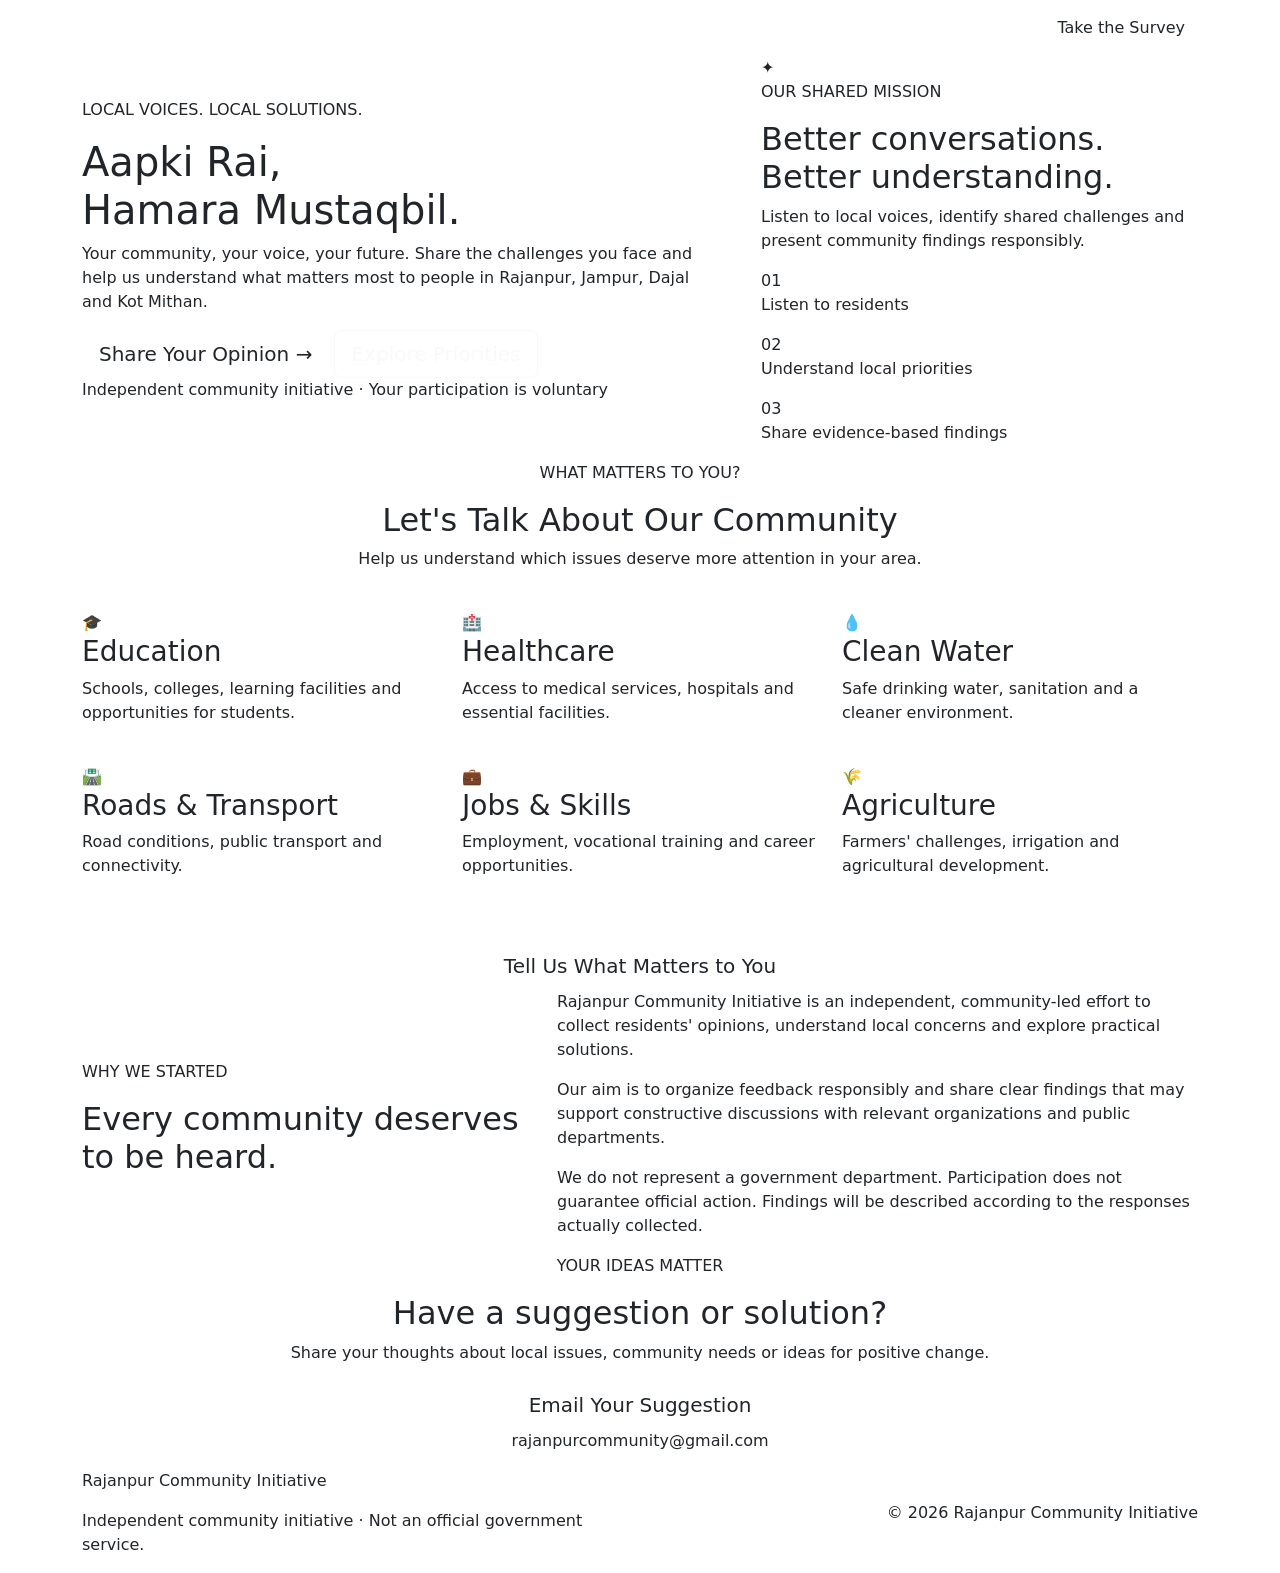
==== index.html @ f9275f65 "Add files via upload" ====
<!DOCTYPE html>
<html lang="en">
<head>
    <meta charset="UTF-8">
    <meta name="viewport" content="width=device-width, initial-scale=1.0">

    <meta name="description"
          content="Share your ideas and help identify community priorities in Rajanpur, Jampur, Dajal and Kot Mithan.">

    <title>Rajanpur Community Initiative</title>

    <!-- Bootstrap CSS -->
    <link
        href="https://cdn.jsdelivr.net/npm/bootstrap@5.3.3/dist/css/bootstrap.min.css"
        rel="stylesheet"
    >

    <!-- Our custom CSS -->
    <link rel="stylesheet" href="css/style.css">
</head>

<body>

    <!-- Navigation -->
    <nav class="navbar navbar-expand-lg navbar-dark">
        <div class="container">
            <a class="navbar-brand fw-bold" href="index.html">
                Rajanpur<span> Community</span>
            </a>

            <button
                class="navbar-toggler"
                type="button"
                data-bs-toggle="collapse"
                data-bs-target="#mainNavbar"
                aria-controls="mainNavbar"
                aria-expanded="false"
                aria-label="Toggle navigation"
            >
                <span class="navbar-toggler-icon"></span>
            </button>

            <div class="collapse navbar-collapse" id="mainNavbar">
                <ul class="navbar-nav ms-auto align-items-lg-center">
                    <li class="nav-item">
                        <a class="nav-link active" href="#home">Home</a>
                    </li>

                    <li class="nav-item">
                        <a class="nav-link" href="#priorities">Our Priorities</a>
                    </li>

                    <li class="nav-item">
                        <a class="nav-link" href="#about">About Us</a>
                    </li>

                    <li class="nav-item">
                        <a class="nav-link" href="#contact">Contact</a>
                    </li>

                    <li class="nav-item ms-lg-3 mt-2 mt-lg-0">
                        <a class="btn btn-gold" href="pages/survey/index.html">
                            Take the Survey
                        </a>
                    </li>
                </ul>
            </div>
        </div>
    </nav>

    <!-- Hero Section -->
    <main>
        <section class="hero-section" id="home">
            <div class="container">
                <div class="row align-items-center g-5">

                    <div class="col-lg-7">
                        <p class="eyebrow">
                            LOCAL VOICES. LOCAL SOLUTIONS.
                        </p>

                        <h1>
                            Aapki Rai,<br>
                            <span>Hamara Mustaqbil.</span>
                        </h1>

                        <p class="hero-description">
                            Your community, your voice, your future.
                            Share the challenges you face and help us
                            understand what matters most to people in
                            Rajanpur, Jampur, Dajal and Kot Mithan.
                        </p>

                        <div class="hero-actions">
                            <a
                                href="pages/survey/index.html"
                                class="btn btn-gold btn-lg"
                            >
                                Share Your Opinion
                                <span aria-hidden="true">→</span>
                            </a>

                            <a href="#priorities" class="btn btn-outline-light btn-lg">
                                Explore Priorities
                            </a>
                        </div>

                        <p class="trust-note">
                            Independent community initiative · Your
                            participation is voluntary
                        </p>
                    </div>

                    <div class="col-lg-5">
                        <div class="hero-card">
                            <div class="hero-card-icon" aria-hidden="true">
                                <span>✦</span>
                            </div>

                            <p class="card-label">OUR SHARED MISSION</p>

                            <h2>Better conversations. Better understanding.</h2>

                            <p>
                                Listen to local voices, identify shared
                                challenges and present community findings
                                responsibly.
                            </p>

                            <div class="mission-divider"></div>

                            <div class="mission-point">
                                <span>01</span>
                                <p>Listen to residents</p>
                            </div>

                            <div class="mission-point">
                                <span>02</span>
                                <p>Understand local priorities</p>
                            </div>

                            <div class="mission-point">
                                <span>03</span>
                                <p>Share evidence-based findings</p>
                            </div>
                        </div>
                    </div>

                </div>
            </div>
        </section>

        <!-- Priorities Section -->
        <section class="priorities-section section-padding" id="priorities">
            <div class="container">

                <div class="section-heading text-center">
                    <p class="eyebrow">WHAT MATTERS TO YOU?</p>

                    <h2>Let's Talk About Our Community</h2>

                    <p>
                        Help us understand which issues deserve more
                        attention in your area.
                    </p>
                </div>

                <div class="row g-4 mt-3">

                    <div class="col-sm-6 col-lg-4">
                        <article class="priority-card">
                            <span class="priority-icon" aria-hidden="true">🎓</span>
                            <h3>Education</h3>
                            <p>Schools, colleges, learning facilities and opportunities for students.</p>
                        </article>
                    </div>

                    <div class="col-sm-6 col-lg-4">
                        <article class="priority-card">
                            <span class="priority-icon" aria-hidden="true">🏥</span>
                            <h3>Healthcare</h3>
                            <p>Access to medical services, hospitals and essential facilities.</p>
                        </article>
                    </div>

                    <div class="col-sm-6 col-lg-4">
                        <article class="priority-card">
                            <span class="priority-icon" aria-hidden="true">💧</span>
                            <h3>Clean Water</h3>
                            <p>Safe drinking water, sanitation and a cleaner environment.</p>
                        </article>
                    </div>

                    <div class="col-sm-6 col-lg-4">
                        <article class="priority-card">
                            <span class="priority-icon" aria-hidden="true">🛣️</span>
                            <h3>Roads & Transport</h3>
                            <p>Road conditions, public transport and connectivity.</p>
                        </article>
                    </div>

                    <div class="col-sm-6 col-lg-4">
                        <article class="priority-card">
                            <span class="priority-icon" aria-hidden="true">💼</span>
                            <h3>Jobs & Skills</h3>
                            <p>Employment, vocational training and career opportunities.</p>
                        </article>
                    </div>

                    <div class="col-sm-6 col-lg-4">
                        <article class="priority-card">
                            <span class="priority-icon" aria-hidden="true">🌾</span>
                            <h3>Agriculture</h3>
                            <p>Farmers' challenges, irrigation and agricultural development.</p>
                        </article>
                    </div>

                </div>

                <div class="text-center mt-5">
                    <a href="pages/survey/index.html" class="btn btn-gold btn-lg">
                        Tell Us What Matters to You
                    </a>
                </div>

            </div>
        </section>

        <!-- About Section -->
        <section class="about-section section-padding" id="about">
            <div class="container">
                <div class="row align-items-center g-4">

                    <div class="col-lg-5">
                        <p class="eyebrow">WHY WE STARTED</p>

                        <h2>Every community deserves to be heard.</h2>
                    </div>

                    <div class="col-lg-7">
                        <p>
                            Rajanpur Community Initiative is an independent,
                            community-led effort to collect residents'
                            opinions, understand local concerns and explore
                            practical solutions.
                        </p>

                        <p>
                            Our aim is to organize feedback responsibly and
                            share clear findings that may support constructive
                            discussions with relevant organizations and
                            public departments.
                        </p>

                        <p class="about-note">
                            We do not represent a government department.
                            Participation does not guarantee official action.
                            Findings will be described according to the
                            responses actually collected.
                        </p>
                    </div>

                </div>
            </div>
        </section>

        <!-- Contact Section -->
        <section class="contact-section section-padding" id="contact">
            <div class="container text-center">

                <p class="eyebrow">YOUR IDEAS MATTER</p>

                <h2>Have a suggestion or solution?</h2>

                <p class="contact-description">
                    Share your thoughts about local issues, community
                    needs or ideas for positive change.
                </p>

                <a
                    class="btn btn-gold btn-lg"
                    href="mailto:rajanpurcommunity@gmail.com?subject=Community%20Suggestion"
                >
                    Email Your Suggestion
                </a>

                <p class="email-address">
                    rajanpurcommunity@gmail.com
                </p>

            </div>
        </section>
    </main>

    <!-- Footer -->
    <footer class="site-footer">
        <div class="container">
            <div class="row align-items-center g-3">

                <div class="col-md-6">
                    <p class="footer-brand">Rajanpur Community Initiative</p>
                    <p class="footer-note">
                        Independent community initiative · Not an official
                        government service.
                    </p>
                </div>

                <div class="col-md-6 text-md-end">
                    <p class="copyright">
                        © <span id="currentYear">2026</span>
                        Rajanpur Community Initiative
                    </p>
                </div>

            </div>
        </div>
    </footer>

    <!-- Bootstrap JavaScript -->
    <script
        src="https://cdn.jsdelivr.net/npm/bootstrap@5.3.3/dist/js/bootstrap.bundle.min.js"
    ></script>

    <!-- Our custom JavaScript -->
    <script src="js/app.js"></script>

</body>
</html>
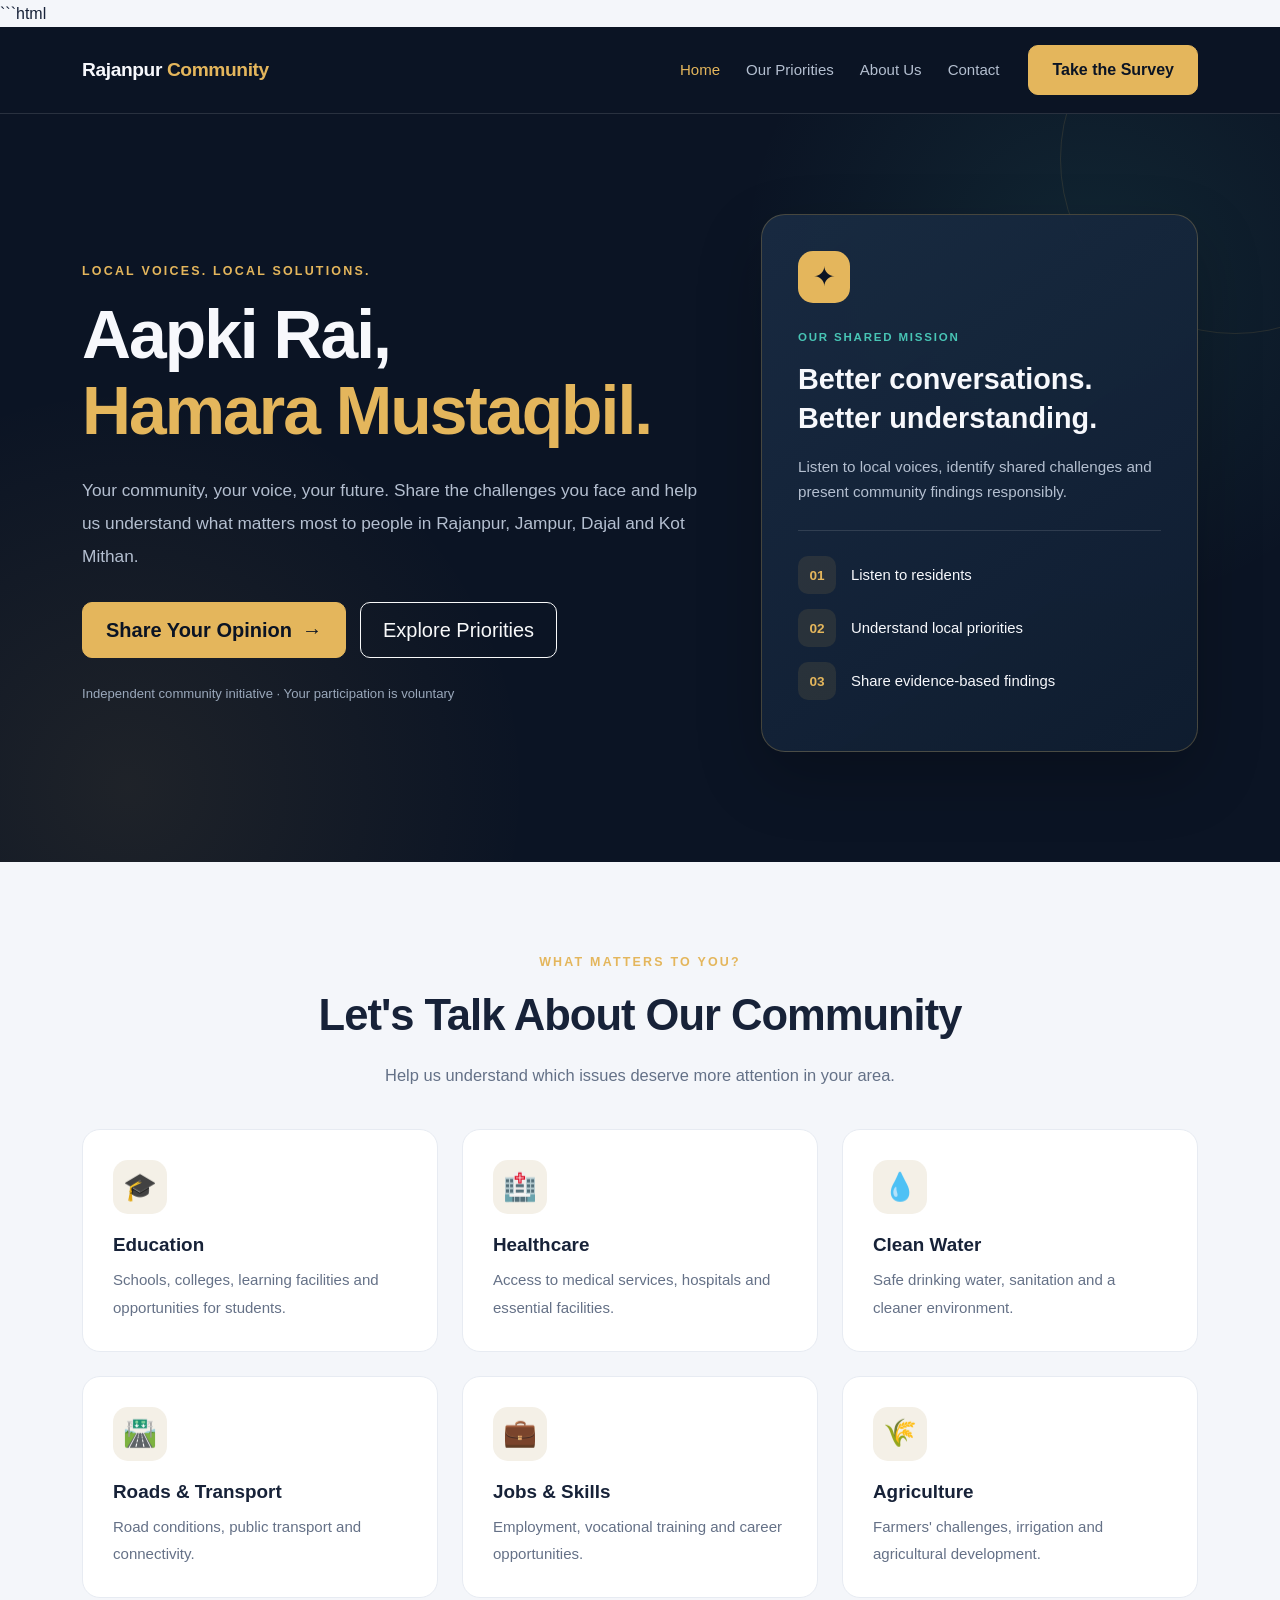
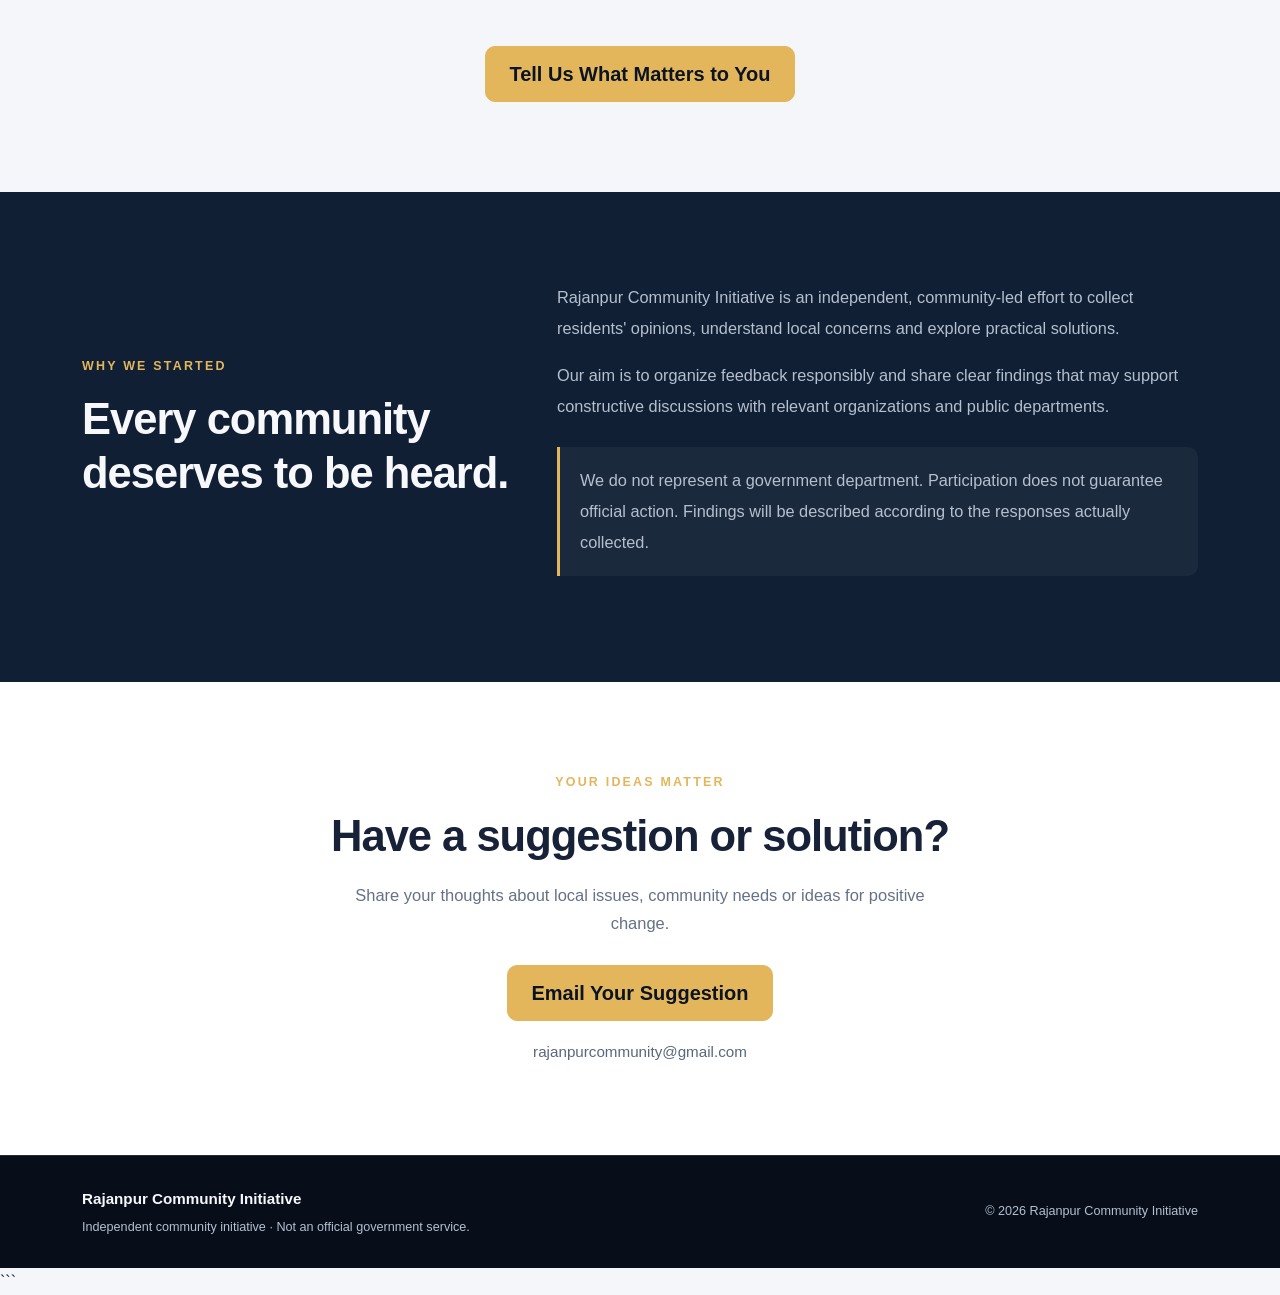
==== commit 0c248be1: "Update index.html" ====
--- a/index.html
+++ b/index.html
@@ -1,4 +1,4 @@
-
+```html
 <!DOCTYPE html>
 <html lang="en">
 <head>
@@ -16,8 +16,8 @@
         rel="stylesheet"
     >
 
-    <!-- Our custom CSS -->
-    <link rel="stylesheet" href="css/style.css">
+    <!-- Our custom CSS: corrected path -->
+    <link rel="stylesheet" href="rajanpur-community/css/style.css">
 </head>
 
 <body>
@@ -60,7 +60,8 @@
                     </li>
 
                     <li class="nav-item ms-lg-3 mt-2 mt-lg-0">
-                        <a class="btn btn-gold" href="pages/survey/index.html">
+                        <a class="btn btn-gold"
+                           href="rajanpur-community/pages/survey/index.html">
                             Take the Survey
                         </a>
                     </li>
@@ -76,9 +77,7 @@
                 <div class="row align-items-center g-5">
 
                     <div class="col-lg-7">
-                        <p class="eyebrow">
-                            LOCAL VOICES. LOCAL SOLUTIONS.
-                        </p>
+                        <p class="eyebrow">LOCAL VOICES. LOCAL SOLUTIONS.</p>
 
                         <h1>
                             Aapki Rai,<br>
@@ -94,7 +93,7 @@
 
                         <div class="hero-actions">
                             <a
-                                href="pages/survey/index.html"
+                                href="rajanpur-community/pages/survey/index.html"
                                 class="btn btn-gold btn-lg"
                             >
                                 Share Your Opinion
@@ -195,7 +194,7 @@
                     <div class="col-sm-6 col-lg-4">
                         <article class="priority-card">
                             <span class="priority-icon" aria-hidden="true">🛣️</span>
-                            <h3>Roads & Transport</h3>
+                            <h3>Roads &amp; Transport</h3>
                             <p>Road conditions, public transport and connectivity.</p>
                         </article>
                     </div>
@@ -203,7 +202,7 @@
                     <div class="col-sm-6 col-lg-4">
                         <article class="priority-card">
                             <span class="priority-icon" aria-hidden="true">💼</span>
-                            <h3>Jobs & Skills</h3>
+                            <h3>Jobs &amp; Skills</h3>
                             <p>Employment, vocational training and career opportunities.</p>
                         </article>
                     </div>
@@ -219,7 +218,8 @@
                 </div>
 
                 <div class="text-center mt-5">
-                    <a href="pages/survey/index.html" class="btn btn-gold btn-lg">
+                    <a href="rajanpur-community/pages/survey/index.html"
+                       class="btn btn-gold btn-lg">
                         Tell Us What Matters to You
                     </a>
                 </div>
@@ -234,7 +234,6 @@
 
                     <div class="col-lg-5">
                         <p class="eyebrow">WHY WE STARTED</p>
-
                         <h2>Every community deserves to be heard.</h2>
                     </div>
 
@@ -300,6 +299,7 @@
 
                 <div class="col-md-6">
                     <p class="footer-brand">Rajanpur Community Initiative</p>
+
                     <p class="footer-note">
                         Independent community initiative · Not an official
                         government service.
@@ -322,8 +322,9 @@
         src="https://cdn.jsdelivr.net/npm/bootstrap@5.3.3/dist/js/bootstrap.bundle.min.js"
     ></script>
 
-    <!-- Our custom JavaScript -->
-    <script src="js/app.js"></script>
+    <!-- Our custom JavaScript: corrected path -->
+    <script src="rajanpur-community/js/app.js"></script>
 
 </body>
 </html>
+```
--- a/rajanpur-community/css/style.css
+++ b/rajanpur-community/css/style.css
@@ -0,0 +1,816 @@
+
+/* ========================================
+   RAJANPUR COMMUNITY INITIATIVE
+   Theme: Premium Navy + Gold
+======================================== */
+
+/* 1. Design system */
+:root {
+    --navy: #0b1424;
+    --navy-light: #111f34;
+    --navy-card: #14243a;
+    --gold: #e4b65c;
+    --gold-light: #f5d58e;
+    --teal: #48c5b5;
+    --white: #f7f8fc;
+    --muted: #b4bfd0;
+    --light-bg: #f4f6fa;
+    --text-dark: #172238;
+    --border-dark: rgba(255, 255, 255, 0.12);
+    --radius: 18px;
+    --transition: 0.25s ease;
+}
+
+html {
+    scroll-behavior: smooth;
+    scroll-padding-top: 85px;
+}
+
+body {
+    margin: 0;
+    font-family: Arial, Helvetica, sans-serif;
+    line-height: 1.7;
+    color: var(--text-dark);
+    background: var(--light-bg);
+}
+
+a {
+    text-decoration: none;
+}
+
+a:focus-visible,
+button:focus-visible {
+    outline: 3px solid var(--teal);
+    outline-offset: 4px;
+}
+
+/* 2. Navigation */
+.navbar {
+    background: var(--navy);
+    padding: 18px 0;
+    border-bottom: 1px solid var(--border-dark);
+}
+
+.navbar-brand {
+    color: var(--white);
+    font-size: 1.2rem;
+    letter-spacing: -0.4px;
+}
+
+.navbar-brand span {
+    color: var(--gold);
+}
+
+.navbar .nav-link {
+    color: var(--muted);
+    font-size: 0.94rem;
+    margin: 0 5px;
+    transition: color var(--transition);
+}
+
+.navbar .nav-link:hover,
+.navbar .nav-link:focus,
+.navbar .nav-link.active {
+    color: var(--gold);
+}
+
+.navbar-toggler {
+    border-color: rgba(255, 255, 255, 0.3);
+}
+
+.navbar-toggler:focus {
+    box-shadow: 0 0 0 3px rgba(228, 182, 92, 0.25);
+}
+
+/* 3. Buttons */
+.btn-gold {
+    display: inline-flex;
+    align-items: center;
+    justify-content: center;
+    gap: 10px;
+    padding: 12px 23px;
+    color: var(--navy);
+    background: var(--gold);
+    border: 1px solid var(--gold);
+    border-radius: 10px;
+    font-weight: 700;
+    transition:
+        background var(--transition),
+        transform var(--transition),
+        box-shadow var(--transition);
+}
+
+.btn-gold:hover {
+    color: var(--navy);
+    background: var(--gold-light);
+    border-color: var(--gold-light);
+    transform: translateY(-2px);
+    box-shadow: 0 8px 22px rgba(228, 182, 92, 0.18);
+}
+
+.btn-outline-light {
+    border-radius: 10px;
+    padding: 12px 22px;
+}
+
+.btn-outline-light:hover {
+    color: var(--navy);
+}
+
+/* 4. Hero section */
+.hero-section {
+    position: relative;
+    overflow: hidden;
+    padding: 100px 0 110px;
+    color: var(--white);
+    background:
+        radial-gradient(
+            circle at 85% 20%,
+            rgba(72, 197, 181, 0.10),
+            transparent 28%
+        ),
+        radial-gradient(
+            circle at 10% 90%,
+            rgba(228, 182, 92, 0.09),
+            transparent 30%
+        ),
+        var(--navy);
+}
+
+.hero-section::before {
+    content: "";
+    position: absolute;
+    top: -130px;
+    right: -130px;
+    width: 350px;
+    height: 350px;
+    border: 1px solid rgba(228, 182, 92, 0.12);
+    border-radius: 50%;
+    pointer-events: none;
+}
+
+.eyebrow {
+    margin-bottom: 15px;
+    color: var(--gold);
+    font-size: 0.78rem;
+    font-weight: 800;
+    letter-spacing: 2.2px;
+    text-transform: uppercase;
+}
+
+.hero-section h1 {
+    max-width: 760px;
+    margin-bottom: 25px;
+    font-size: clamp(2.5rem, 5.3vw, 4.7rem);
+    line-height: 1.12;
+    font-weight: 800;
+    letter-spacing: -2px;
+}
+
+.hero-section h1 span {
+    color: var(--gold);
+}
+
+.hero-description {
+    max-width: 630px;
+    margin-bottom: 30px;
+    color: var(--muted);
+    font-size: 1.08rem;
+    line-height: 1.9;
+}
+
+.hero-actions {
+    display: flex;
+    flex-wrap: wrap;
+    gap: 14px;
+}
+
+.trust-note {
+    margin-top: 25px;
+    margin-bottom: 0;
+    color: #9aa8bb;
+    font-size: 0.82rem;
+}
+
+/* 5. Hero mission card */
+.hero-card {
+    position: relative;
+    padding: 36px;
+    background: linear-gradient(
+        145deg,
+        rgba(25, 43, 66, 0.96),
+        rgba(15, 29, 48, 0.98)
+    );
+    border: 1px solid rgba(228, 182, 92, 0.25);
+    border-radius: 24px;
+    box-shadow: 0 25px 65px rgba(0, 0, 0, 0.22);
+    animation: rise-in 0.8s ease both;
+}
+
+.hero-card-icon {
+    display: grid;
+    place-items: center;
+    width: 52px;
+    height: 52px;
+    margin-bottom: 25px;
+    color: var(--navy);
+    background: var(--gold);
+    border-radius: 15px;
+    font-size: 1.7rem;
+}
+
+.card-label {
+    margin-bottom: 12px;
+    color: var(--teal);
+    font-size: 0.72rem;
+    font-weight: 800;
+    letter-spacing: 1.8px;
+}
+
+.hero-card h2 {
+    margin-bottom: 16px;
+    color: var(--white);
+    font-size: 1.8rem;
+    line-height: 1.35;
+    font-weight: 700;
+}
+
+.hero-card > p:not(.card-label) {
+    color: var(--muted);
+    font-size: 0.95rem;
+}
+
+.mission-divider {
+    height: 1px;
+    margin: 25px 0;
+    background: var(--border-dark);
+}
+
+.mission-point {
+    display: flex;
+    align-items: center;
+    gap: 15px;
+    margin: 15px 0;
+}
+
+.mission-point span {
+    display: grid;
+    place-items: center;
+    flex-shrink: 0;
+    width: 38px;
+    height: 38px;
+    color: var(--gold);
+    background: rgba(228, 182, 92, 0.10);
+    border-radius: 10px;
+    font-size: 0.85rem;
+    font-weight: 800;
+}
+
+.mission-point p {
+    margin: 0;
+    color: var(--white);
+    font-size: 0.93rem;
+}
+
+/* 6. Shared section styles */
+.section-padding {
+    padding: 90px 0;
+}
+
+.section-heading {
+    max-width: 760px;
+    margin: 0 auto;
+}
+
+.section-heading h2,
+.about-section h2,
+.contact-section h2 {
+    margin-bottom: 18px;
+    font-size: clamp(2rem, 3.4vw, 2.8rem);
+    line-height: 1.25;
+    font-weight: 800;
+    letter-spacing: -1px;
+}
+
+.section-heading > p:not(.eyebrow) {
+    color: #647187;
+    font-size: 1.03rem;
+}
+
+/* 7. Community priorities */
+.priorities-section {
+    background: var(--light-bg);
+}
+
+.priority-card {
+    height: 100%;
+    padding: 30px;
+    background: #ffffff;
+    border: 1px solid #e7ebf2;
+    border-radius: var(--radius);
+    transition:
+        transform var(--transition),
+        border-color var(--transition),
+        box-shadow var(--transition);
+}
+
+.priority-card:hover {
+    transform: translateY(-6px);
+    border-color: rgba(228, 182, 92, 0.8);
+    box-shadow: 0 18px 38px rgba(19, 34, 57, 0.08);
+}
+
+.priority-icon {
+    display: grid;
+    place-items: center;
+    width: 54px;
+    height: 54px;
+    margin-bottom: 20px;
+    background: #f4f0e7;
+    border-radius: 15px;
+    font-size: 1.7rem;
+}
+
+.priority-card h3 {
+    margin-bottom: 10px;
+    color: var(--text-dark);
+    font-size: 1.18rem;
+    font-weight: 800;
+}
+
+.priority-card p {
+    margin: 0;
+    color: #657187;
+    font-size: 0.94rem;
+    line-height: 1.8;
+}
+
+/* 8. About section */
+.about-section {
+    color: var(--white);
+    background: var(--navy-light);
+}
+
+.about-section h2 {
+    max-width: 450px;
+}
+
+.about-section .col-lg-7 > p {
+    color: var(--muted);
+    font-size: 1.02rem;
+    line-height: 1.9;
+}
+
+.about-section .about-note {
+    margin-top: 25px;
+    padding: 18px 20px;
+    color: #dbe3ef;
+    background: rgba(255, 255, 255, 0.045);
+    border-left: 3px solid var(--gold);
+    border-radius: 0 10px 10px 0;
+    font-size: 0.9rem;
+}
+
+/* 9. Contact section */
+.contact-section {
+    background: #ffffff;
+}
+
+.contact-section .container {
+    max-width: 850px;
+}
+
+.contact-section h2 {
+    color: var(--text-dark);
+}
+
+.contact-description {
+    max-width: 620px;
+    margin: 0 auto 28px;
+    color: #657187;
+    font-size: 1.03rem;
+}
+
+.email-address {
+    margin-top: 18px;
+    margin-bottom: 0;
+    color: #59677d;
+    font-size: 0.95rem;
+    overflow-wrap: anywhere;
+}
+
+/* 10. Footer */
+.site-footer {
+    padding: 30px 0;
+    color: var(--muted);
+    background: #070e19;
+    border-top: 1px solid var(--border-dark);
+}
+
+.footer-brand {
+    margin-bottom: 5px;
+    color: var(--white);
+    font-size: 0.95rem;
+    font-weight: 700;
+}
+
+.footer-note,
+.copyright {
+    margin-bottom: 0;
+    font-size: 0.79rem;
+    line-height: 1.7;
+}
+
+/* 11. Entrance animation */
+@keyframes rise-in {
+    from {
+        opacity: 0;
+        transform: translateY(18px);
+    }
+
+    to {
+        opacity: 1;
+        transform: translateY(0);
+    }
+}
+
+/* Respect reduced-motion preferences */
+@media (prefers-reduced-motion: reduce) {
+    *,
+    *::before,
+    *::after {
+        scroll-behavior: auto !important;
+        animation-duration: 0.01ms !important;
+        animation-iteration-count: 1 !important;
+        transition-duration: 0.01ms !important;
+    }
+}
+
+/* 12. Tablet and mobile */
+@media (max-width: 991.98px) {
+    .navbar .navbar-nav {
+        align-items: stretch !important;
+        padding-top: 18px;
+    }
+
+    .navbar .nav-link {
+        padding: 9px 0;
+    }
+
+    .hero-section {
+        padding: 75px 0 85px;
+    }
+
+    .hero-card {
+        padding: 30px;
+    }
+
+    .section-padding {
+        padding: 70px 0;
+    }
+}
+
+@media (max-width: 575.98px) {
+    .navbar {
+        padding: 14px 0;
+    }
+
+    .navbar-brand {
+        font-size: 1.03rem;
+    }
+
+    .hero-section {
+        padding: 62px 0 70px;
+    }
+
+    .hero-section h1 {
+        font-size: clamp(2.35rem, 10vw, 3.2rem);
+        letter-spacing: -1.3px;
+    }
+
+    .hero-description {
+        font-size: 0.98rem;
+    }
+
+    .hero-actions {
+        flex-direction: column;
+        align-items: stretch;
+    }
+
+    .hero-actions .btn {
+        width: 100%;
+    }
+
+    .hero-card {
+        padding: 25px;
+    }
+
+    .hero-card h2 {
+        font-size: 1.55rem;
+    }
+
+    .section-padding {
+        padding: 60px 0;
+    }
+
+    .priority-card {
+        padding: 25px;
+    }
+
+    .section-heading h2,
+    .about-section h2,
+    .contact-section h2 {
+        font-size: 2rem;
+    }
+}
+
+/* =========================================
+   COMMUNITY SURVEY PAGE
+========================================= */
+
+.survey-header {
+    padding: 65px 0 50px;
+    color: var(--white);
+    background:
+        radial-gradient(circle at 90% 10%, rgba(72, 197, 181, 0.10), transparent 28%),
+        var(--navy);
+}
+
+.survey-header h1 {
+    margin-bottom: 10px;
+    font-size: clamp(2.4rem, 5vw, 3.5rem);
+    font-weight: 800;
+    letter-spacing: -1.5px;
+}
+
+.survey-header h2 {
+    margin-bottom: 20px;
+    color: var(--gold);
+    font-size: 1.5rem;
+    font-weight: 700;
+}
+
+.survey-header .container > p:not(.eyebrow) {
+    max-width: 780px;
+    color: var(--muted);
+    line-height: 1.9;
+}
+
+.survey-notice,
+.privacy-notice {
+    margin-top: 25px;
+    padding: 18px 20px;
+    border-radius: 12px;
+    font-size: 0.9rem;
+    line-height: 1.8;
+}
+
+.survey-notice {
+    color: #e7edf6;
+    background: rgba(255, 255, 255, 0.06);
+    border-left: 3px solid var(--gold);
+}
+
+.survey-main {
+    padding: 60px 0 85px;
+    background: var(--light-bg);
+}
+
+.survey-form-card {
+    max-width: 850px;
+    margin: 0 auto;
+    padding: 42px;
+    background: #ffffff;
+    border: 1px solid #e4e9f1;
+    border-radius: 22px;
+    box-shadow: 0 18px 50px rgba(19, 34, 57, 0.06);
+}
+
+.survey-form-heading {
+    padding-bottom: 28px;
+    border-bottom: 1px solid #e8edf4;
+}
+
+.survey-form-heading h2 {
+    margin-bottom: 8px;
+    color: var(--text-dark);
+    font-size: 1.8rem;
+    font-weight: 800;
+}
+
+.survey-form-heading > p:not(.eyebrow) {
+    color: #657187;
+}
+
+.form-help {
+    color: #657187;
+    font-size: 0.85rem;
+    line-height: 1.8;
+}
+
+.survey-fieldset {
+    min-width: 0;
+    margin: 32px 0;
+    padding: 0;
+    border: 0;
+}
+
+.survey-fieldset legend {
+    display: flex;
+    align-items: center;
+    gap: 12px;
+    width: 100%;
+    margin-bottom: 25px;
+    padding-bottom: 16px;
+    color: var(--text-dark);
+    border-bottom: 1px solid #e8edf4;
+    font-size: 1.2rem;
+    font-weight: 800;
+}
+
+.section-number {
+    display: grid;
+    place-items: center;
+    flex-shrink: 0;
+    width: 38px;
+    height: 38px;
+    color: #775313;
+    background: #f8edda;
+    border-radius: 11px;
+    font-size: 0.85rem;
+}
+
+.survey-page .form-label {
+    margin-bottom: 9px;
+    color: #233149;
+    font-size: 0.94rem;
+    font-weight: 700;
+}
+
+.survey-page .form-control,
+.survey-page .form-select {
+    min-height: 49px;
+    padding: 12px 14px;
+    color: var(--text-dark);
+    border: 1px solid #d9e0ea;
+    border-radius: 10px;
+    background-color: #fff;
+}
+
+.survey-page textarea.form-control {
+    min-height: 115px;
+    resize: vertical;
+}
+
+.survey-page .form-control:focus,
+.survey-page .form-select:focus {
+    border-color: #c79a43;
+    box-shadow: 0 0 0 3px rgba(228, 182, 92, 0.17);
+}
+
+.survey-page .form-text {
+    color: #657187;
+    line-height: 1.7;
+}
+
+.field-description {
+    margin-bottom: 18px;
+    color: #657187;
+    line-height: 1.8;
+}
+
+.priority-options {
+    display: grid;
+    grid-template-columns: repeat(2, minmax(0, 1fr));
+    gap: 12px;
+}
+
+.survey-option {
+    display: flex;
+    align-items: flex-start;
+    gap: 12px;
+    min-height: 65px;
+    padding: 16px;
+    color: #233149;
+    background: #fff;
+    border: 1px solid #dfe5ed;
+    border-radius: 12px;
+    cursor: pointer;
+    transition: border-color 0.2s ease, background 0.2s ease;
+}
+
+.survey-option:hover {
+    border-color: var(--gold);
+    background: #fffdf8;
+}
+
+.survey-option:has(input:checked) {
+    border-color: #c79a43;
+    background: #fff9ec;
+}
+
+.survey-option input {
+    width: 18px;
+    height: 18px;
+    margin-top: 3px;
+    flex-shrink: 0;
+    accent-color: #b88930;
+}
+
+.survey-option span {
+    font-size: 0.9rem;
+    font-weight: 600;
+    line-height: 1.6;
+}
+
+.priority-invalid {
+    padding: 10px;
+    border: 1px solid #dc3545;
+    border-radius: 12px;
+}
+
+.form-error {
+    margin-top: 12px;
+    color: #b02a37;
+    font-size: 0.9rem;
+}
+
+.privacy-notice {
+    margin-top: 0;
+    margin-bottom: 25px;
+    color: #35445a;
+    background: #f0f6f5;
+    border-left: 3px solid var(--teal);
+}
+
+.contact-consent {
+    padding: 18px;
+    background: #f8f9fc;
+    border: 1px solid #e0e6ef;
+    border-radius: 12px;
+}
+
+.consent-label {
+    display: flex;
+    align-items: flex-start;
+    gap: 12px;
+    color: #35445a;
+    font-size: 0.9rem;
+    line-height: 1.8;
+    cursor: pointer;
+}
+
+.consent-label input {
+    width: 19px;
+    height: 19px;
+    margin-top: 5px;
+    flex-shrink: 0;
+    accent-color: #b88930;
+}
+
+.survey-submit-area {
+    padding-top: 25px;
+    border-top: 1px solid #e8edf4;
+}
+
+.form-message {
+    padding: 15px 18px;
+    border-radius: 10px;
+    font-size: 0.92rem;
+    line-height: 1.8;
+}
+
+.form-message.error {
+    color: #842029;
+    background: #f8d7da;
+    border: 1px solid #f1aeb5;
+}
+
+.form-message.notice {
+    color: #084298;
+    background: #cfe2ff;
+    border: 1px solid #9ec5fe;
+}
+
+@media (max-width: 575.98px) {
+    .survey-header {
+        padding: 45px 0 35px;
+    }
+
+    .survey-main {
+        padding: 30px 0 50px;
+    }
+
+    .survey-form-card {
+        padding: 24px 18px;
+        border-radius: 16px;
+    }
+
+    .priority-options {
+        grid-template-columns: 1fr;
+    }
+
+    .survey-fieldset legend {
+        font-size: 1.05rem;
+    }
+}
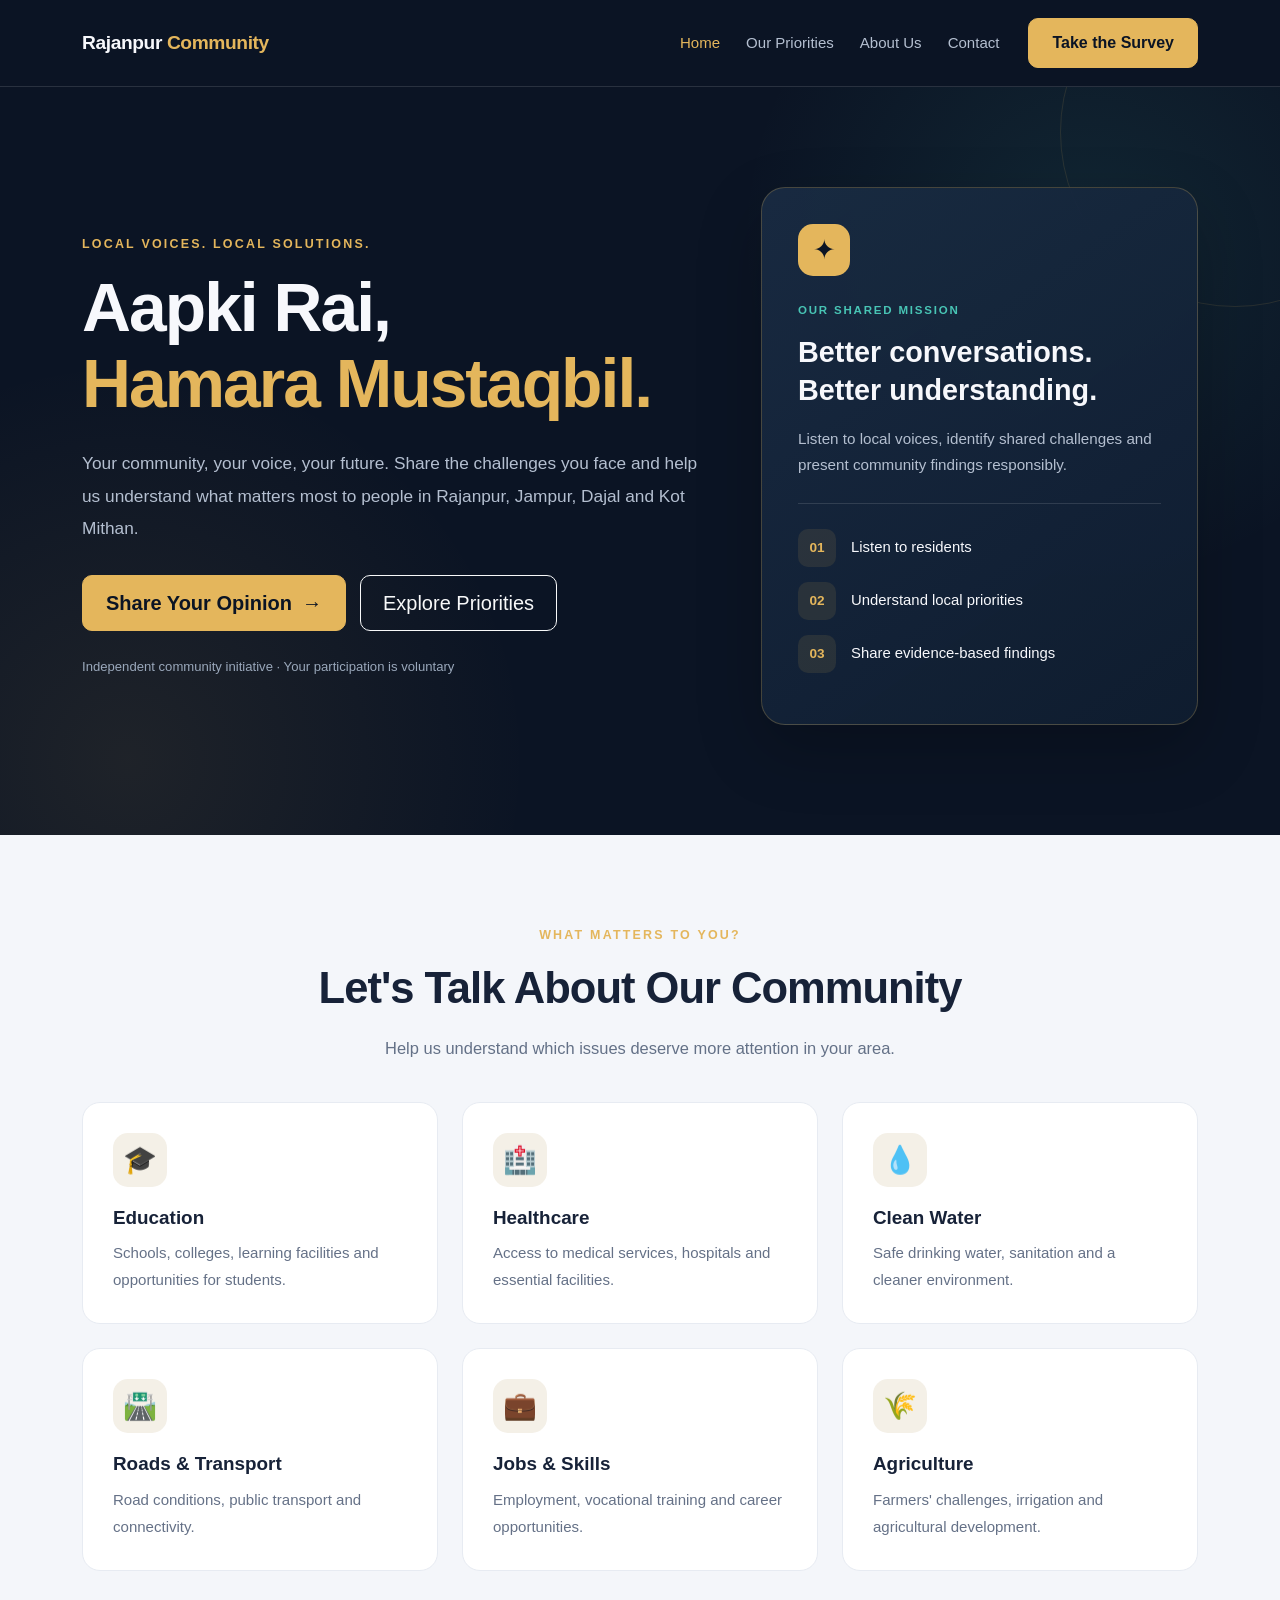
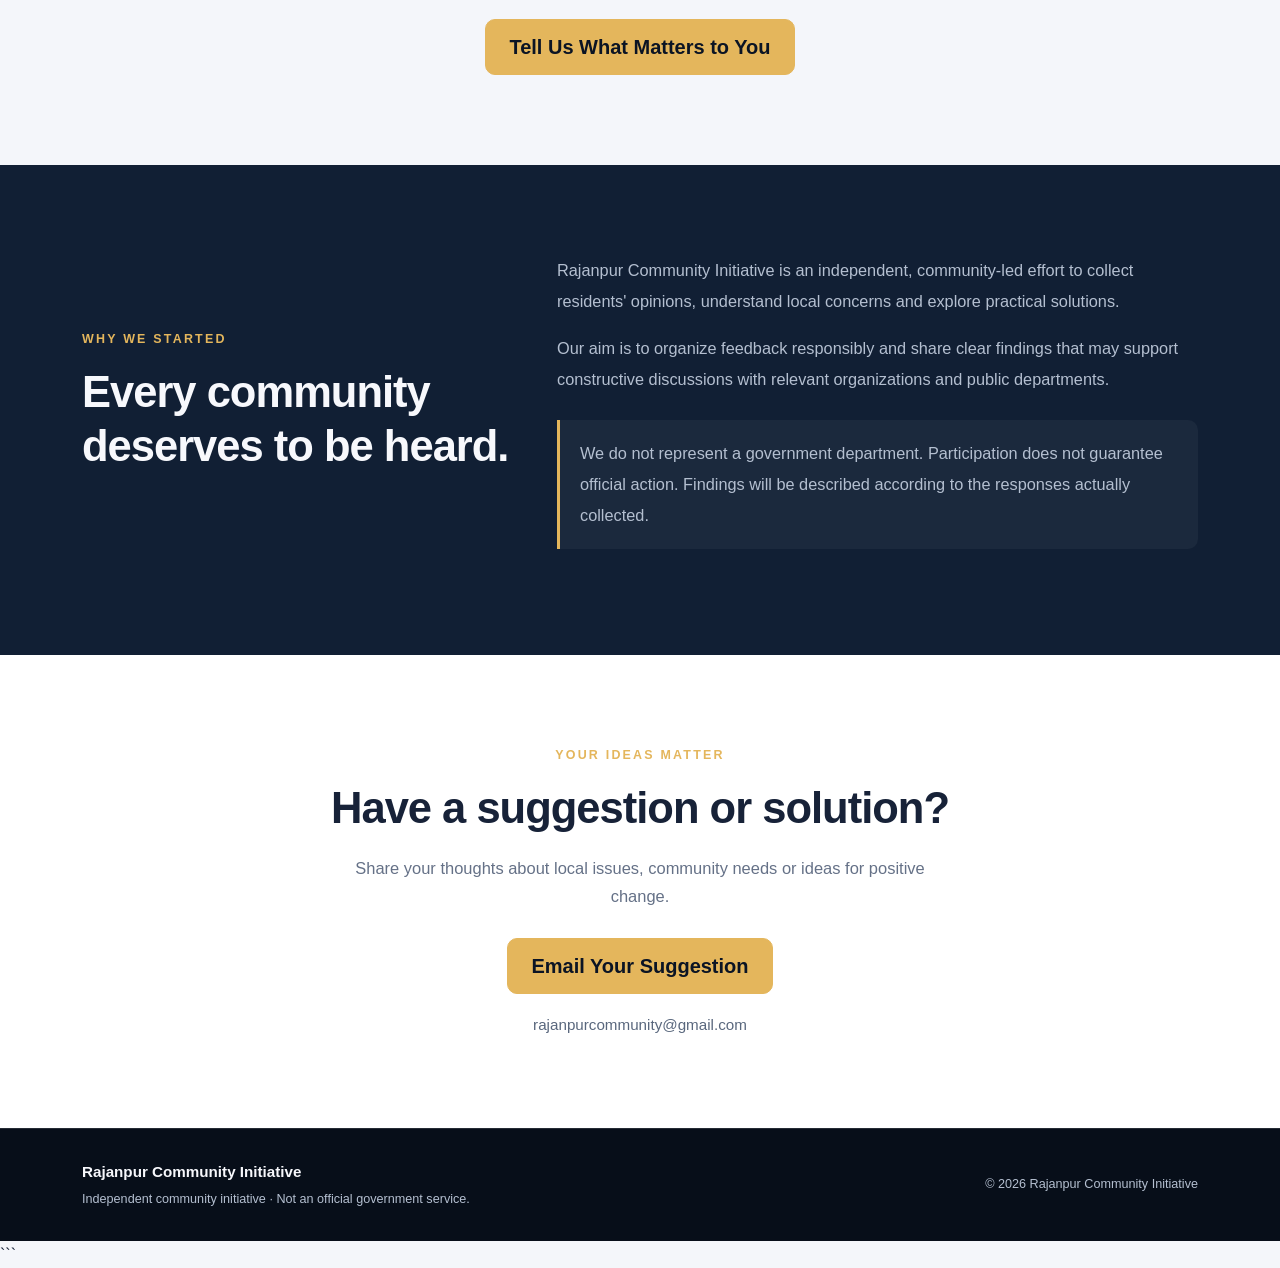
==== commit fa43cc1d: "Update index.html" ====
--- a/index.html
+++ b/index.html
@@ -1,4 +1,4 @@
-```html
+
 <!DOCTYPE html>
 <html lang="en">
 <head>
